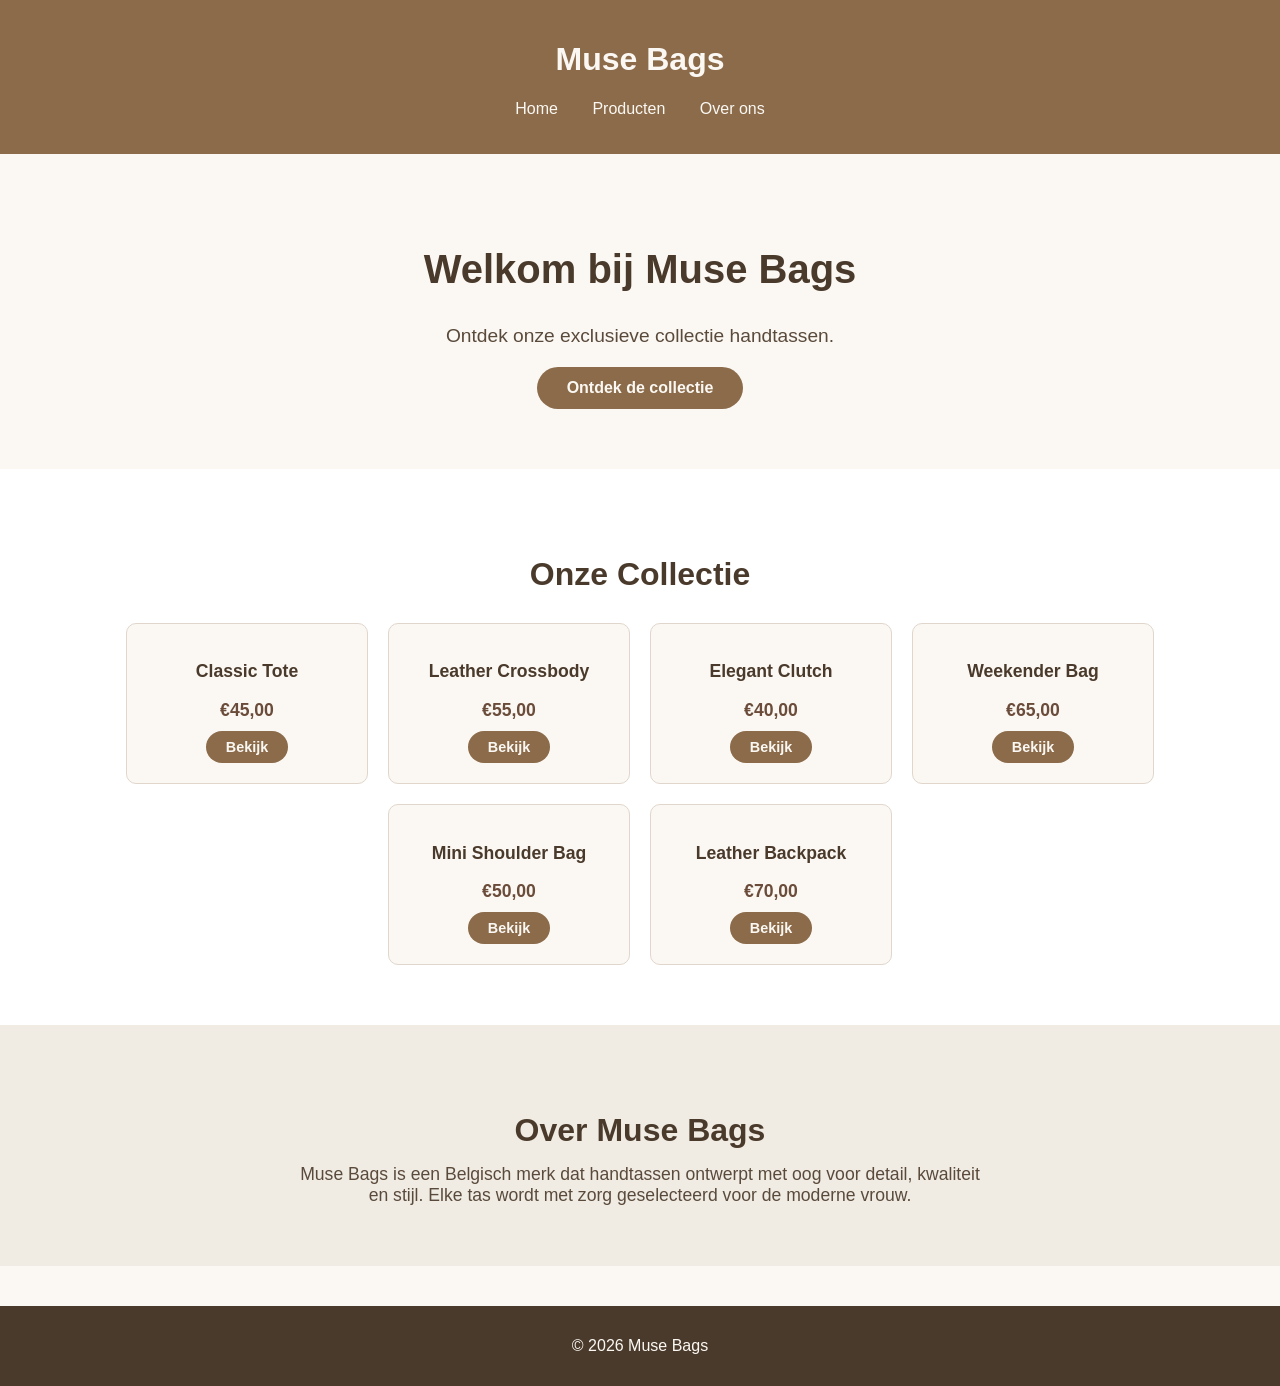
==== Muse-Bags/index.html @ 031740b0 "over ons pagina" ====
<!DOCTYPE html>
<html lang="nl">
<head>
    <meta charset="UTF-8">
    <meta name="viewport" content="width=device-width, initial-scale=1.0">
    <title>Muse Bags - Home</title>
    <link rel="stylesheet" href="style.css">
</head>
<body>

    <header>
        <h1>Muse Bags</h1>
        <nav>
            <ul>
                <li><a href="index.html">Home</a></li>
                <li><a href="#producten">Producten</a></li>
                <li><a href="#overons">Over ons</a></li>
            </ul>
        </nav>
    </header>

    <main>
        <section class="intro">
            <h2>Welkom bij Muse Bags</h2>
            <p>Ontdek onze exclusieve collectie handtassen.</p>
            <a href="#producten" class="btn">Ontdek de collectie</a>
        </section>

        <section id="producten">
            <h2>Onze Collectie</h2>
            <div class="product-grid">
                <div class="product-card">
                    <h3>Classic Tote</h3>
                    <p class="price">€45,00</p>
                    <a href="#" class="btn-small">Bekijk</a>
                </div>
                <div class="product-card">
                    <h3>Leather Crossbody</h3>
                    <p class="price">€55,00</p>
                    <a href="#" class="btn-small">Bekijk</a>
                </div>
                <div class="product-card">
                    <h3>Elegant Clutch</h3>
                    <p class="price">€40,00</p>
                    <a href="#" class="btn-small">Bekijk</a>
                </div>
                <div class="product-card">
                    <h3>Weekender Bag</h3>
                    <p class="price">€65,00</p>
                    <a href="#" class="btn-small">Bekijk</a>
                </div>
                <div class="product-card">
                    <h3>Mini Shoulder Bag</h3>
                    <p class="price">€50,00</p>
                    <a href="#" class="btn-small">Bekijk</a>
                </div>
                <div class="product-card">
                    <h3>Leather Backpack</h3>
                    <p class="price">€70,00</p>
                    <a href="#" class="btn-small">Bekijk</a>
                </div>
            </div>
        </section>

        <section id="overons">
            <h2>Over Muse Bags</h2>
            <p>Muse Bags is een Belgisch merk dat handtassen ontwerpt met oog voor detail, kwaliteit en stijl. Elke tas wordt met zorg geselecteerd voor de moderne vrouw.</p>
        </section>
    </main>

    <footer>
        <p>&copy; 2026 Muse Bags</p>
    </footer>

</body>
</html>
---- Muse-Bags/style.css ----
body {
    font-family: Arial, sans-serif;
    background-color: #fbf8f3;
    color: #4a3a2b;
    margin: 0;
    padding: 0;
}

header {
    background-color: #8b6b4a;
    color: #fbf8f3;
    padding: 20px;
    text-align: center;
}

nav ul {
    list-style: none;
    padding: 0;
}

nav ul li {
    display: inline;
    margin: 0 15px;
}

nav ul li a {
    color: #fbf8f3;
    text-decoration: none;
}

nav ul li a:hover {
    text-decoration: underline;
}

.intro {
    padding: 60px 20px;
    text-align: center;
}

.intro h2 {
    font-size: 2.5rem;
    color: #4a3a2b;
}

.intro p {
    font-size: 1.2rem;
    color: #5a4a3b;
    max-width: 600px;
    margin: 10px auto 20px auto;
}

.btn {
    display: inline-block;
    background-color: #8b6b4a;
    color: #fbf8f3;
    padding: 12px 30px;
    text-decoration: none;
    border-radius: 30px;
    font-weight: 600;
}

.btn:hover {
    background-color: #6b4c3a;
}

#producten {
    padding: 60px 20px;
    text-align: center;
    background-color: #ffffff;
}

#producten h2 {
    font-size: 2rem;
    color: #4a3a2b;
    margin-bottom: 30px;
}

.product-grid {
    display: flex;
    flex-wrap: wrap;
    gap: 20px;
    justify-content: center;
}

.product-card {
    background-color: #fbf8f3;
    border: 1px solid #e0d6cc;
    border-radius: 10px;
    padding: 20px;
    width: 200px;
    text-align: center;
}

.product-card h3 {
    font-size: 1.1rem;
    margin-bottom: 5px;
}

.price {
    font-weight: 600;
    color: #6b4c3a;
    font-size: 1.1rem;
    margin-bottom: 10px;
}

.btn-small {
    display: inline-block;
    background-color: #8b6b4a;
    color: #fbf8f3;
    padding: 8px 20px;
    text-decoration: none;
    border-radius: 20px;
    font-size: 0.9rem;
    font-weight: 600;
}

.btn-small:hover {
    background-color: #6b4c3a;
}

#overons {
    padding: 60px 20px;
    text-align: center;
    background-color: #f0ece4;
}

#overons h2 {
    font-size: 2rem;
    color: #4a3a2b;
    margin-bottom: 15px;
}

#overons p {
    max-width: 700px;
    margin: 0 auto;
    color: #5a4a3b;
    font-size: 1.1rem;
}

footer {
    background-color: #4a3a2b;
    color: #fbf8f3;
    text-align: center;
    padding: 15px;
    margin-top: 40px;
}
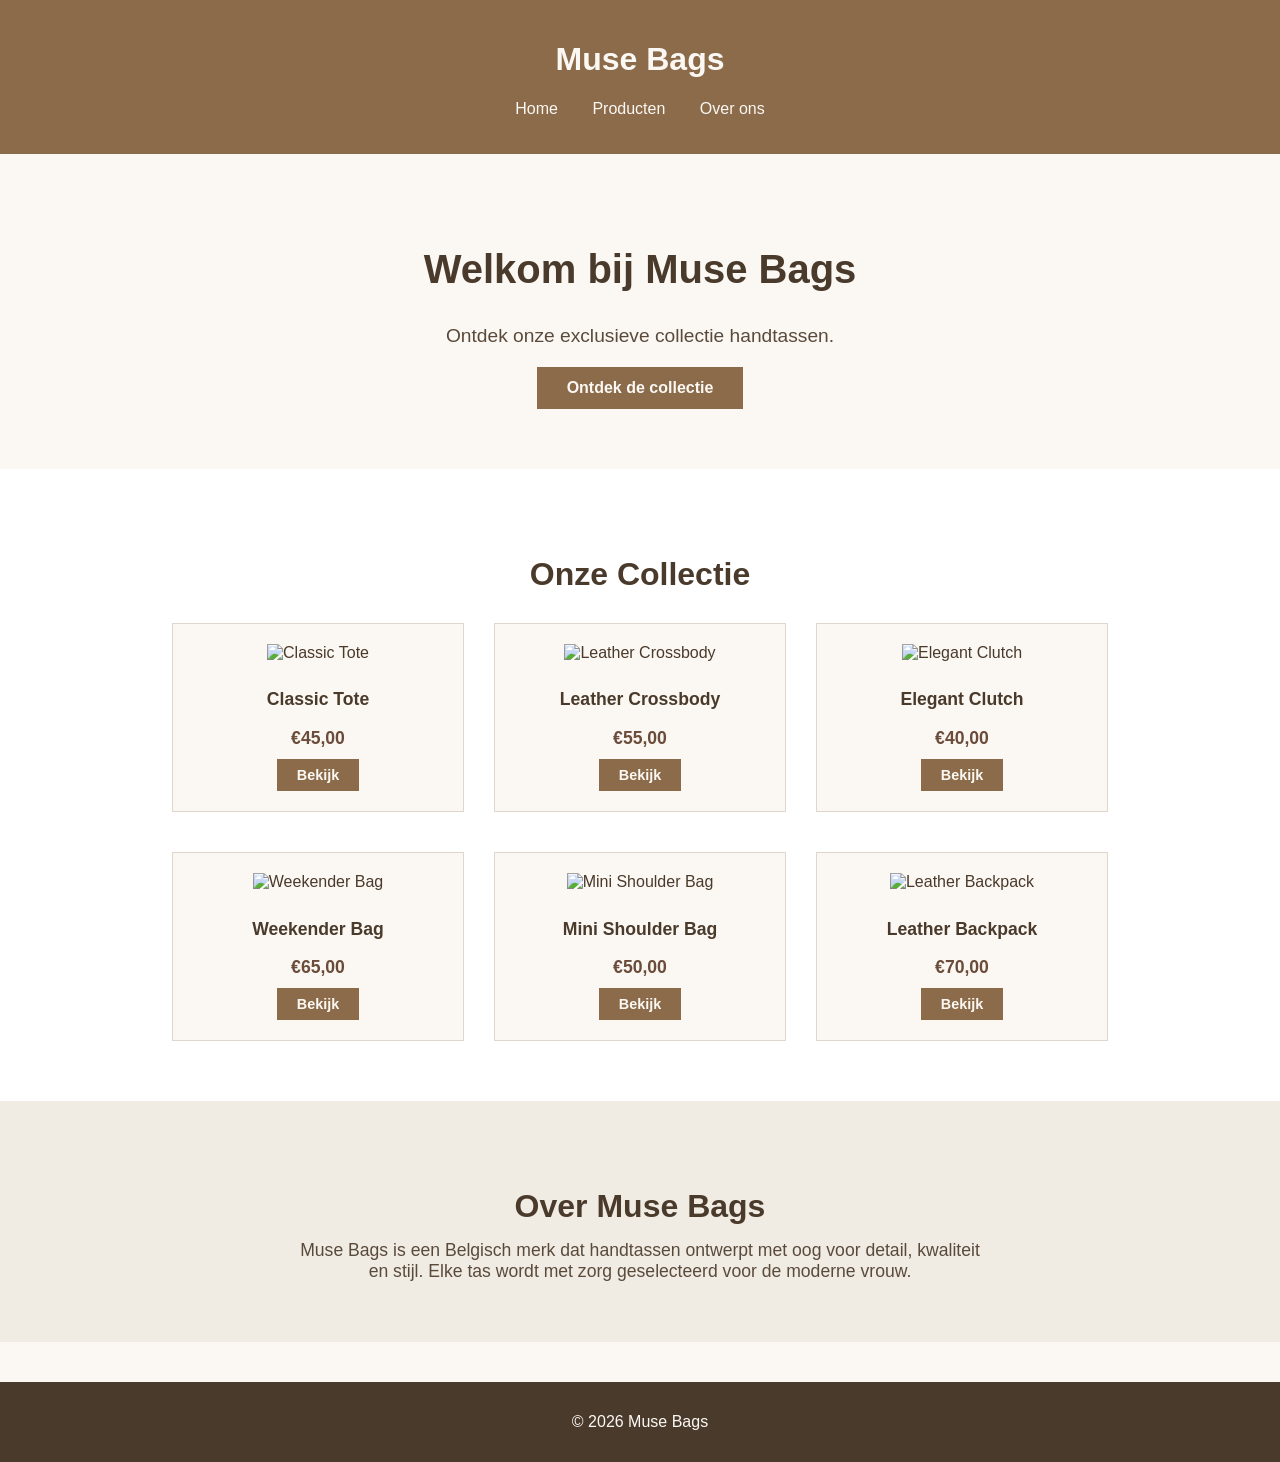
==== commit f42b8f80: "producten aanpassen" ====
--- a/Muse-Bags/index.html
+++ b/Muse-Bags/index.html
@@ -30,34 +30,40 @@
             <h2>Onze Collectie</h2>
             <div class="product-grid">
                 <div class="product-card">
+                    <img src="https://placehold.co/280x200/8b6b4a/FFFFFF?text=" alt="Classic Tote" class="product-img">
                     <h3>Classic Tote</h3>
                     <p class="price">€45,00</p>
-                    <a href="#" class="btn-small">Bekijk</a>
+                    <a href="product-classic-tote.html" class="btn-small">Bekijk</a>
                 </div>
                 <div class="product-card">
+                    <img src="https://placehold.co/280x200/8b6b4a/FFFFFF?text=" alt="Leather Crossbody" class="product-img">
                     <h3>Leather Crossbody</h3>
                     <p class="price">€55,00</p>
-                    <a href="#" class="btn-small">Bekijk</a>
+                    <a href="product-crossbody.html" class="btn-small">Bekijk</a>
                 </div>
                 <div class="product-card">
+                    <img src="https://placehold.co/280x200/8b6b4a/FFFFFF?text=" alt="Elegant Clutch" class="product-img">
                     <h3>Elegant Clutch</h3>
                     <p class="price">€40,00</p>
-                    <a href="#" class="btn-small">Bekijk</a>
+                    <a href="product-clutch.html" class="btn-small">Bekijk</a>
                 </div>
                 <div class="product-card">
+                    <img src="https://placehold.co/280x200/8b6b4a/FFFFFF?text=" alt="Weekender Bag" class="product-img">
                     <h3>Weekender Bag</h3>
                     <p class="price">€65,00</p>
-                    <a href="#" class="btn-small">Bekijk</a>
+                    <a href="product-weekender.html" class="btn-small">Bekijk</a>
                 </div>
                 <div class="product-card">
+                    <img src="https://placehold.co/280x200/8b6b4a/FFFFFF?text=" alt="Mini Shoulder Bag" class="product-img">
                     <h3>Mini Shoulder Bag</h3>
                     <p class="price">€50,00</p>
-                    <a href="#" class="btn-small">Bekijk</a>
+                    <a href="product-shoulder.html" class="btn-small">Bekijk</a>
                 </div>
                 <div class="product-card">
+                    <img src="https://placehold.co/280x200/8b6b4a/FFFFFF?text=" alt="Leather Backpack" class="product-img">
                     <h3>Leather Backpack</h3>
                     <p class="price">€70,00</p>
-                    <a href="#" class="btn-small">Bekijk</a>
+                    <a href="product-backpack.html" class="btn-small">Bekijk</a>
                 </div>
             </div>
         </section>
--- a/Muse-Bags/style.css
+++ b/Muse-Bags/style.css
@@ -55,7 +55,6 @@
     color: #fbf8f3;
     padding: 12px 30px;
     text-decoration: none;
-    border-radius: 30px;
     font-weight: 600;
 }
 
@@ -78,17 +77,25 @@
 .product-grid {
     display: flex;
     flex-wrap: wrap;
-    gap: 20px;
     justify-content: center;
+    gap: 40px 30px;
+    max-width: 1200px;
+    margin: 0 auto;
 }
 
 .product-card {
     background-color: #fbf8f3;
     border: 1px solid #e0d6cc;
-    border-radius: 10px;
     padding: 20px;
-    width: 200px;
-    text-align: center;
+    width: 250px;
+    text-align: center;
+}
+
+.product-img {
+    width: 100%;
+    height: 200px;
+    object-fit: cover;
+    margin-bottom: 10px;
 }
 
 .product-card h3 {
@@ -109,7 +116,6 @@
     color: #fbf8f3;
     padding: 8px 20px;
     text-decoration: none;
-    border-radius: 20px;
     font-size: 0.9rem;
     font-weight: 600;
 }
@@ -137,6 +143,61 @@
     font-size: 1.1rem;
 }
 
+.product-detail {
+    display: flex;
+    flex-wrap: wrap;
+    gap: 40px;
+    padding: 60px 20px;
+    max-width: 1200px;
+    margin: 0 auto;
+}
+
+.product-detail-image {
+    flex: 1;
+    min-width: 280px;
+    text-align: center;
+}
+
+.product-detail-image img {
+    max-width: 100%;
+    height: auto;
+}
+
+.product-detail-info {
+    flex: 1;
+    min-width: 280px;
+}
+
+.product-detail-info h2 {
+    font-size: 2.5rem;
+    color: #4a3a2b;
+    margin-bottom: 10px;
+}
+
+.price-detail {
+    font-size: 1.8rem;
+    font-weight: 600;
+    color: #6b4c3a;
+    margin-bottom: 15px;
+}
+
+.description {
+    font-size: 1.1rem;
+    color: #5a4a3b;
+    margin-bottom: 20px;
+}
+
+.specs {
+    list-style: none;
+    padding: 0;
+    margin-bottom: 20px;
+}
+
+.specs li {
+    padding: 8px 0;
+    border-bottom: 1px solid #e0d6cc;
+}
+
 footer {
     background-color: #4a3a2b;
     color: #fbf8f3;
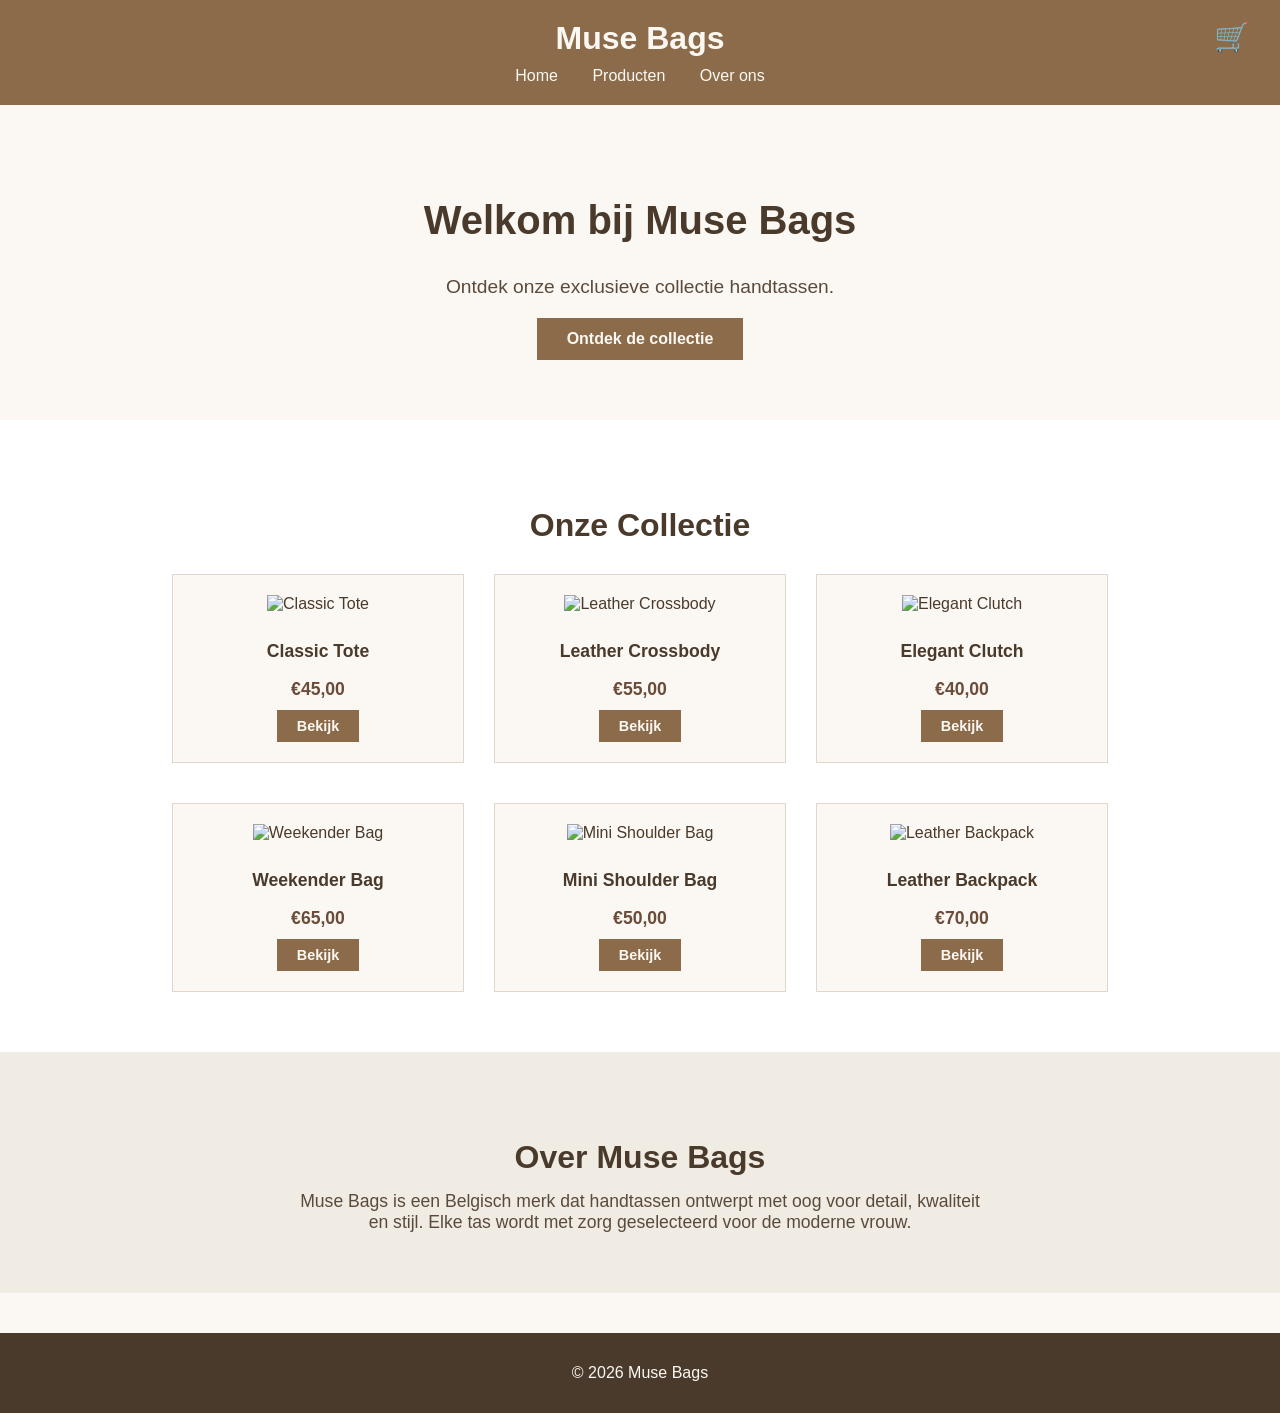
==== commit 03463445: "pijltje om terug tekeren" ====
--- a/Muse-Bags/index.html
+++ b/Muse-Bags/index.html
@@ -17,6 +17,9 @@
                 <li><a href="#overons">Over ons</a></li>
             </ul>
         </nav>
+        <div class="cart-wrapper">
+            <a href="#" class="cart-icon">🛒</a>
+        </div>
     </header>
 
     <main>
--- a/Muse-Bags/style.css
+++ b/Muse-Bags/style.css
@@ -11,11 +11,17 @@
     color: #fbf8f3;
     padding: 20px;
     text-align: center;
+    position: relative;
+}
+
+header h1 {
+    margin: 0;
 }
 
 nav ul {
     list-style: none;
     padding: 0;
+    margin: 10px 0 0 0;
 }
 
 nav ul li {
@@ -30,6 +36,22 @@
 
 nav ul li a:hover {
     text-decoration: underline;
+}
+
+.cart-wrapper {
+    position: absolute;
+    top: 20px;
+    right: 30px;
+}
+
+.cart-icon {
+    font-size: 1.8rem;
+    color: #000000;
+    text-decoration: none;
+}
+
+.cart-icon:hover {
+    color: #333333;
 }
 
 .intro {
@@ -204,4 +226,17 @@
     text-align: center;
     padding: 15px;
     margin-top: 40px;
+}
+.back-arrow {
+    display: inline-block;
+    padding: 10px 20px;
+    color: #4a3a2b;
+    text-decoration: none;
+    font-size: 1.1rem;
+    font-weight: 600;
+}
+
+.back-arrow:hover {
+    color: #8b6b4a;
+    text-decoration: underline;
 }
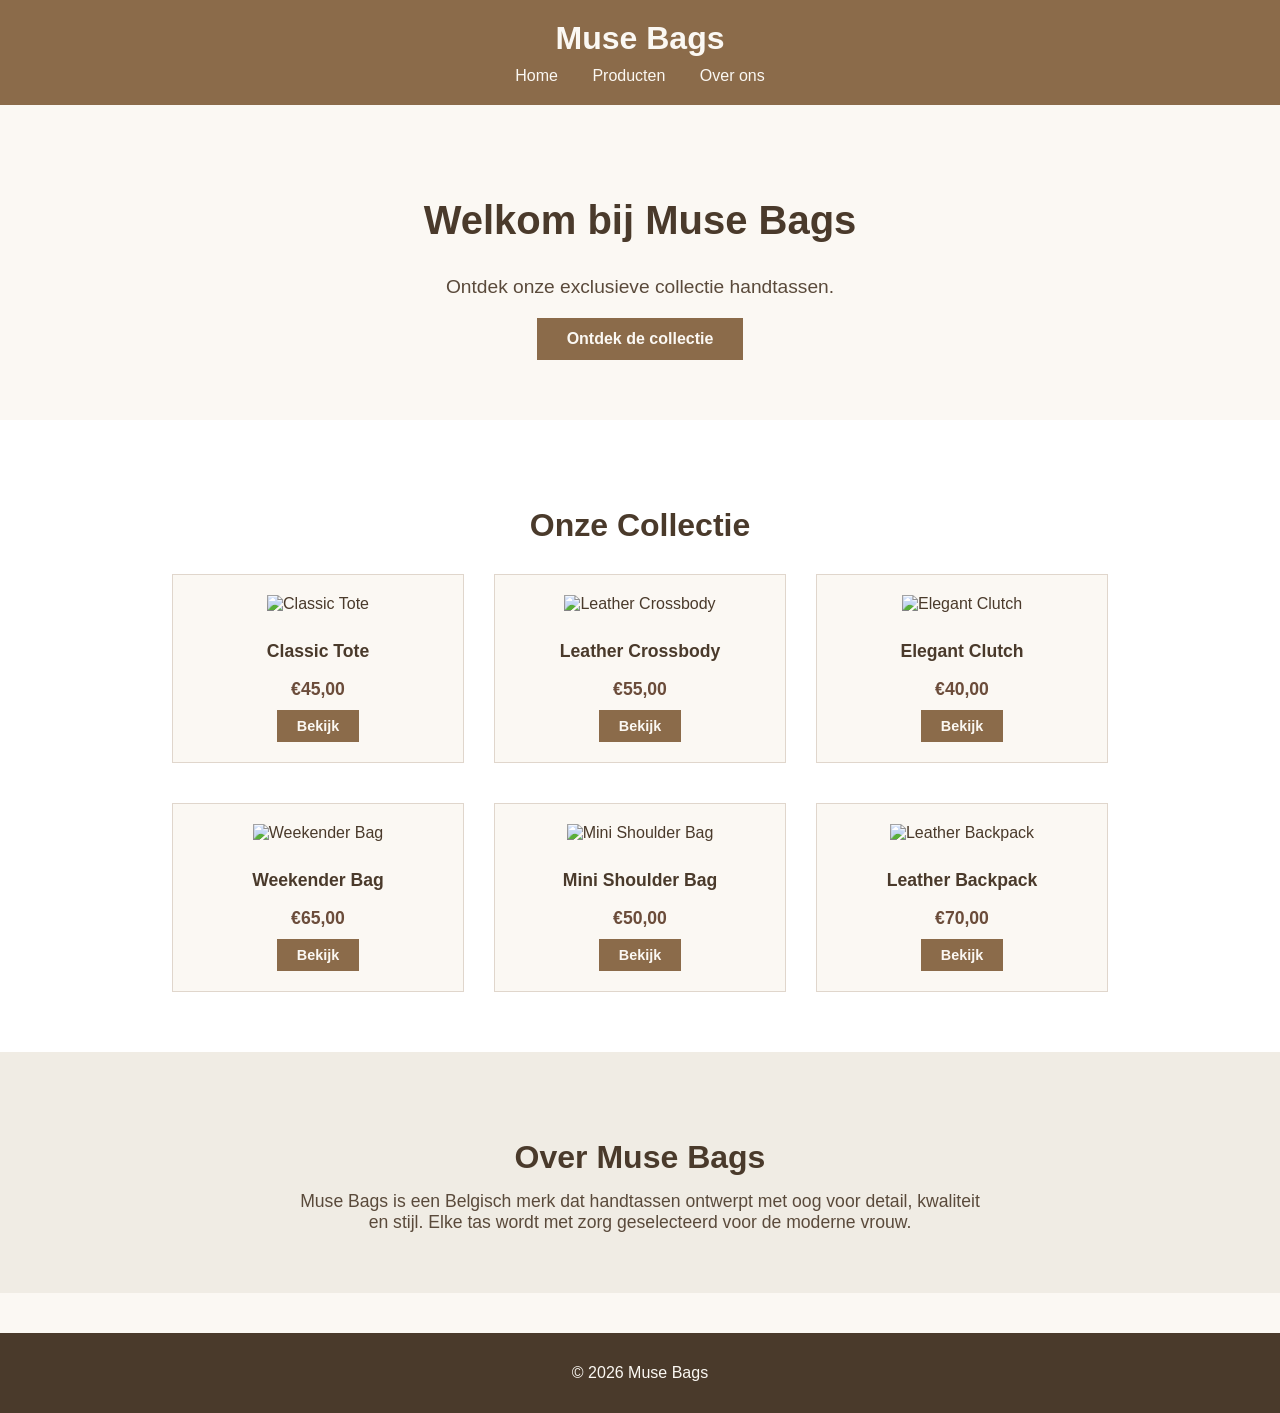
==== commit f87fc878: ""Productfoto's toegevoegd op homepage"" ====
--- a/Muse-Bags/index.html
+++ b/Muse-Bags/index.html
@@ -17,9 +17,6 @@
                 <li><a href="#overons">Over ons</a></li>
             </ul>
         </nav>
-        <div class="cart-wrapper">
-            <a href="#" class="cart-icon">🛒</a>
-        </div>
     </header>
 
     <main>
@@ -33,37 +30,37 @@
             <h2>Onze Collectie</h2>
             <div class="product-grid">
                 <div class="product-card">
-                    <img src="https://placehold.co/280x200/8b6b4a/FFFFFF?text=" alt="Classic Tote" class="product-img">
+                    <img src="fotos/classic-tote.jpg" alt="Classic Tote" class="product-img">
                     <h3>Classic Tote</h3>
                     <p class="price">€45,00</p>
                     <a href="product-classic-tote.html" class="btn-small">Bekijk</a>
                 </div>
                 <div class="product-card">
-                    <img src="https://placehold.co/280x200/8b6b4a/FFFFFF?text=" alt="Leather Crossbody" class="product-img">
+                    <img src="fotos/crossbody.jpg" alt="Leather Crossbody" class="product-img">
                     <h3>Leather Crossbody</h3>
                     <p class="price">€55,00</p>
                     <a href="product-crossbody.html" class="btn-small">Bekijk</a>
                 </div>
                 <div class="product-card">
-                    <img src="https://placehold.co/280x200/8b6b4a/FFFFFF?text=" alt="Elegant Clutch" class="product-img">
+                    <img src="fotos/clutch.jpg" alt="Elegant Clutch" class="product-img">
                     <h3>Elegant Clutch</h3>
                     <p class="price">€40,00</p>
                     <a href="product-clutch.html" class="btn-small">Bekijk</a>
                 </div>
                 <div class="product-card">
-                    <img src="https://placehold.co/280x200/8b6b4a/FFFFFF?text=" alt="Weekender Bag" class="product-img">
+                    <img src="fotos/weekender.jpg" alt="Weekender Bag" class="product-img">
                     <h3>Weekender Bag</h3>
                     <p class="price">€65,00</p>
                     <a href="product-weekender.html" class="btn-small">Bekijk</a>
                 </div>
                 <div class="product-card">
-                    <img src="https://placehold.co/280x200/8b6b4a/FFFFFF?text=" alt="Mini Shoulder Bag" class="product-img">
+                    <img src="fotos/shoulder.jpg" alt="Mini Shoulder Bag" class="product-img">
                     <h3>Mini Shoulder Bag</h3>
                     <p class="price">€50,00</p>
                     <a href="product-shoulder.html" class="btn-small">Bekijk</a>
                 </div>
                 <div class="product-card">
-                    <img src="https://placehold.co/280x200/8b6b4a/FFFFFF?text=" alt="Leather Backpack" class="product-img">
+                    <img src="fotos/backpack.jpg" alt="Leather Backpack" class="product-img">
                     <h3>Leather Backpack</h3>
                     <p class="price">€70,00</p>
                     <a href="product-backpack.html" class="btn-small">Bekijk</a>
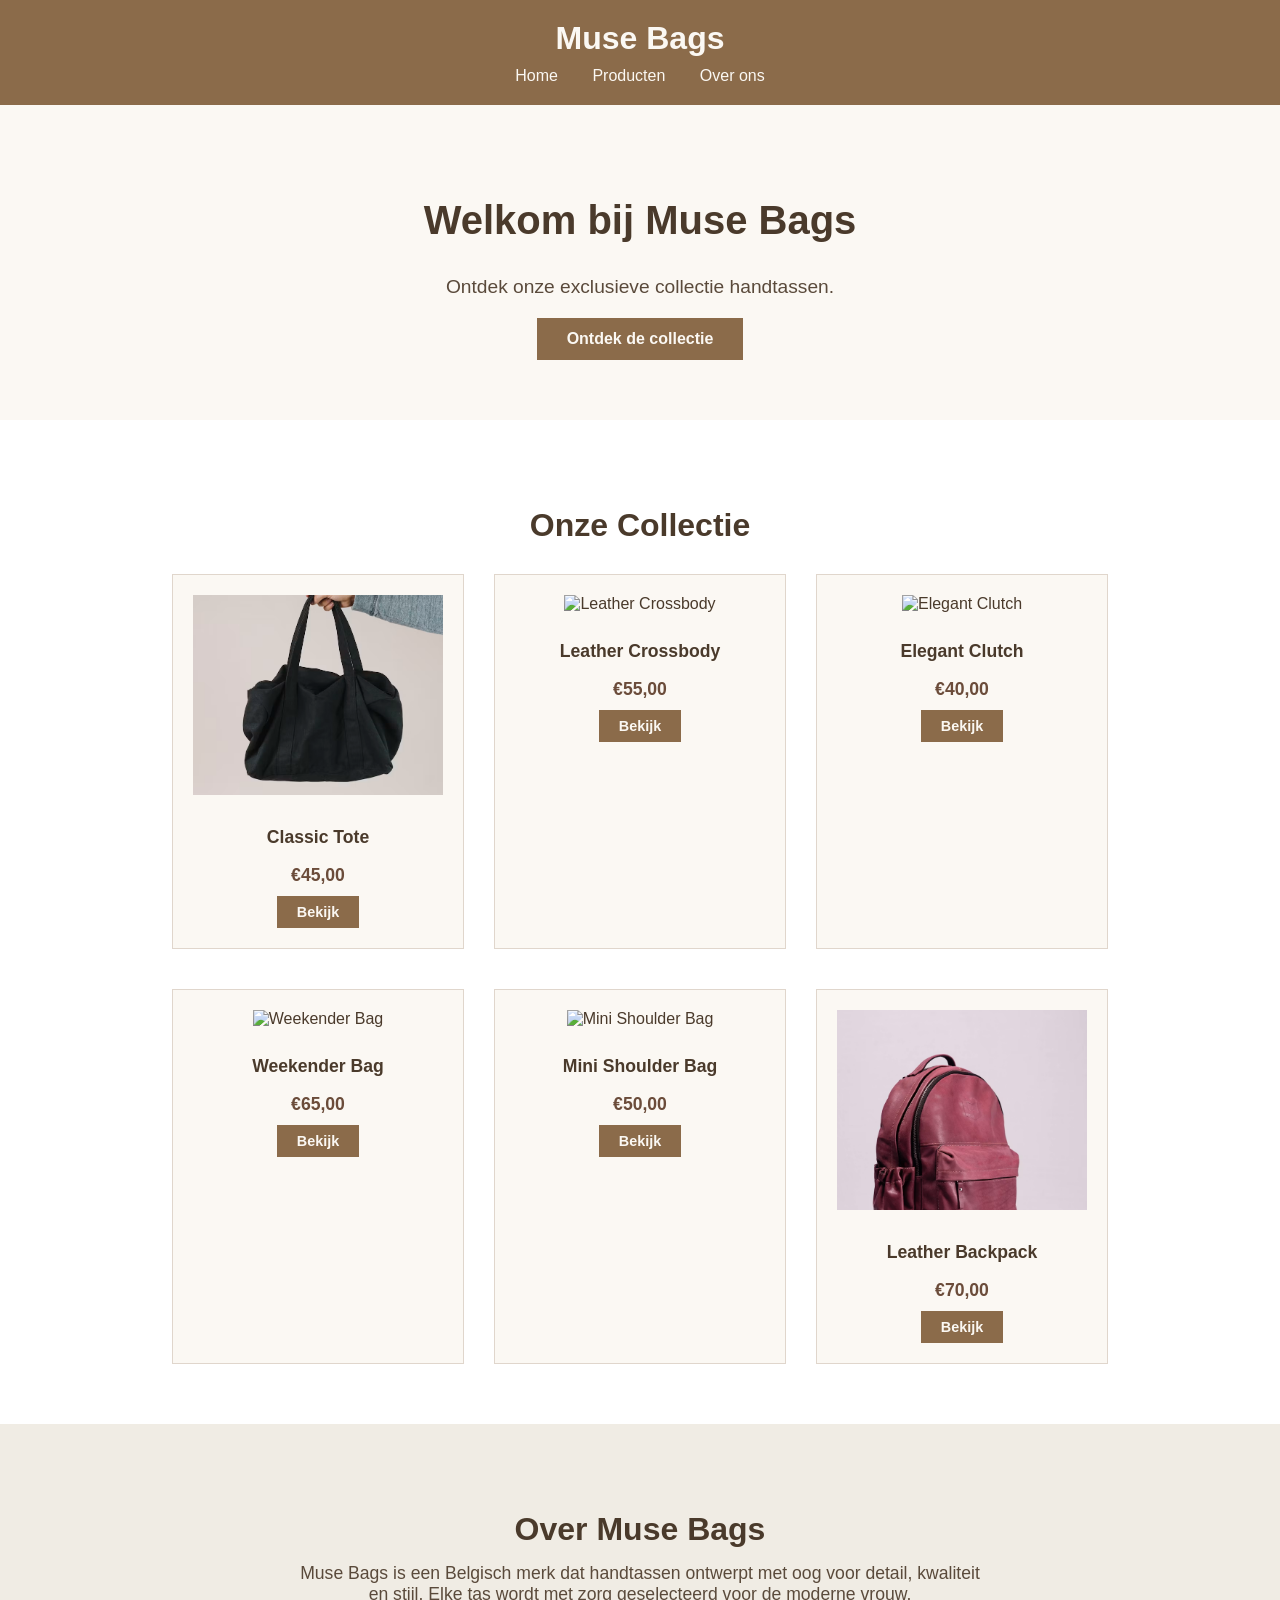
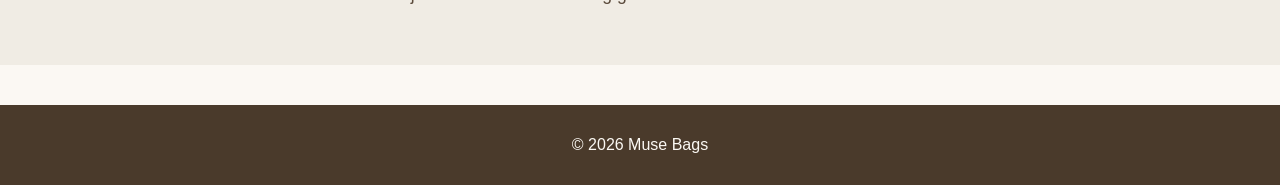
==== commit 3b5bdd41: ""Foto's toegevoegd op homepage met pad naar map foto's"" ====
--- a/Muse-Bags/index.html
+++ b/Muse-Bags/index.html
@@ -30,37 +30,37 @@
             <h2>Onze Collectie</h2>
             <div class="product-grid">
                 <div class="product-card">
-                    <img src="fotos/classic-tote.jpg" alt="Classic Tote" class="product-img">
+                    <img src="foto%27s/classic-tote.jpg" alt="Classic Tote" class="product-img">
                     <h3>Classic Tote</h3>
                     <p class="price">€45,00</p>
                     <a href="product-classic-tote.html" class="btn-small">Bekijk</a>
                 </div>
                 <div class="product-card">
-                    <img src="fotos/crossbody.jpg" alt="Leather Crossbody" class="product-img">
+                    <img src="foto%27s/crossbody.jpg" alt="Leather Crossbody" class="product-img">
                     <h3>Leather Crossbody</h3>
                     <p class="price">€55,00</p>
                     <a href="product-crossbody.html" class="btn-small">Bekijk</a>
                 </div>
                 <div class="product-card">
-                    <img src="fotos/clutch.jpg" alt="Elegant Clutch" class="product-img">
+                    <img src="foto%27s/clutch.jpg" alt="Elegant Clutch" class="product-img">
                     <h3>Elegant Clutch</h3>
                     <p class="price">€40,00</p>
                     <a href="product-clutch.html" class="btn-small">Bekijk</a>
                 </div>
                 <div class="product-card">
-                    <img src="fotos/weekender.jpg" alt="Weekender Bag" class="product-img">
+                    <img src="foto%27s/weekender.jpg" alt="Weekender Bag" class="product-img">
                     <h3>Weekender Bag</h3>
                     <p class="price">€65,00</p>
                     <a href="product-weekender.html" class="btn-small">Bekijk</a>
                 </div>
                 <div class="product-card">
-                    <img src="fotos/shoulder.jpg" alt="Mini Shoulder Bag" class="product-img">
+                    <img src="foto%27s/shoulder.jpg" alt="Mini Shoulder Bag" class="product-img">
                     <h3>Mini Shoulder Bag</h3>
                     <p class="price">€50,00</p>
                     <a href="product-shoulder.html" class="btn-small">Bekijk</a>
                 </div>
                 <div class="product-card">
-                    <img src="fotos/backpack.jpg" alt="Leather Backpack" class="product-img">
+                    <img src="foto%27s/backpack.jpg" alt="Leather Backpack" class="product-img">
                     <h3>Leather Backpack</h3>
                     <p class="price">€70,00</p>
                     <a href="product-backpack.html" class="btn-small">Bekijk</a>
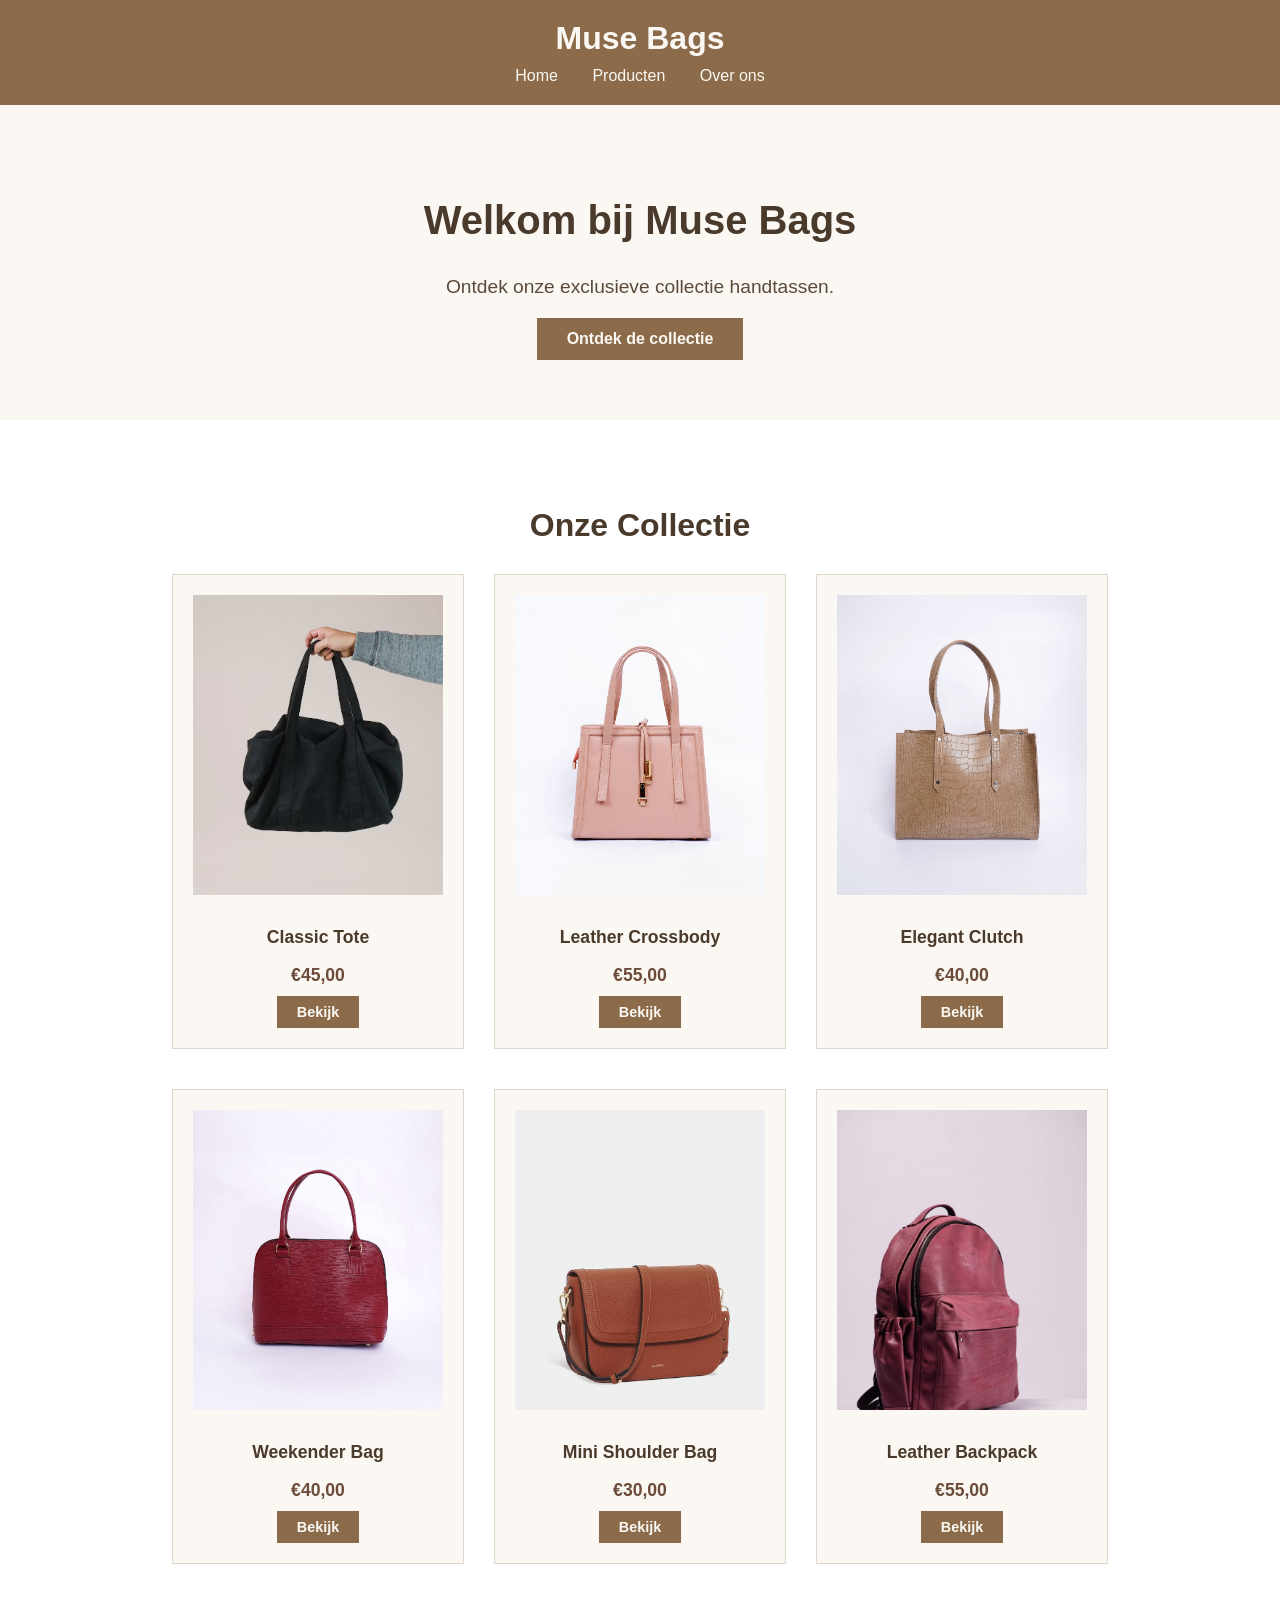
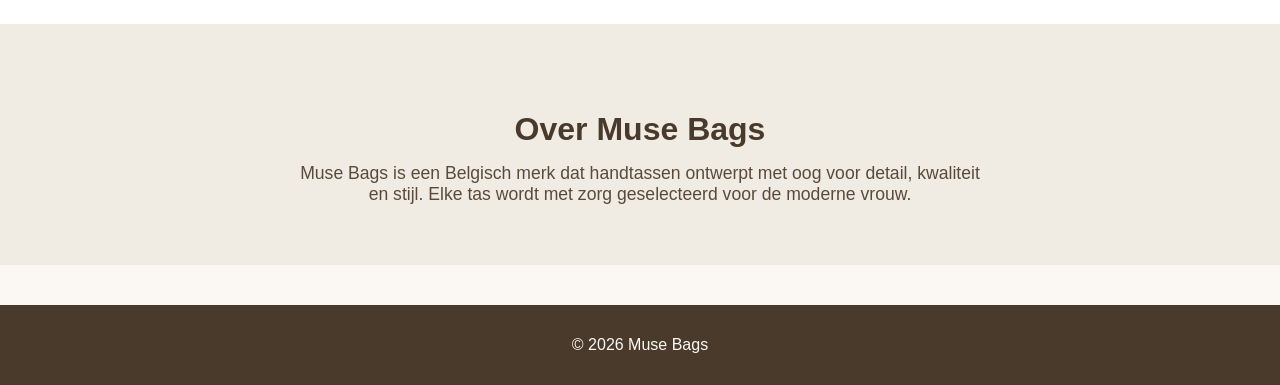
==== commit fc15a148: "prijzen veranderd" ====
--- a/Muse-Bags/index.html
+++ b/Muse-Bags/index.html
@@ -50,19 +50,19 @@
                 <div class="product-card">
                     <img src="foto%27s/weekender.jpg" alt="Weekender Bag" class="product-img">
                     <h3>Weekender Bag</h3>
-                    <p class="price">€65,00</p>
+                    <p class="price">€40,00</p>
                     <a href="product-weekender.html" class="btn-small">Bekijk</a>
                 </div>
                 <div class="product-card">
                     <img src="foto%27s/shoulder.jpg" alt="Mini Shoulder Bag" class="product-img">
                     <h3>Mini Shoulder Bag</h3>
-                    <p class="price">€50,00</p>
+                    <p class="price">€30,00</p>
                     <a href="product-shoulder.html" class="btn-small">Bekijk</a>
                 </div>
                 <div class="product-card">
                     <img src="foto%27s/backpack.jpg" alt="Leather Backpack" class="product-img">
                     <h3>Leather Backpack</h3>
-                    <p class="price">€70,00</p>
+                    <p class="price">€55,00</p>
                     <a href="product-backpack.html" class="btn-small">Bekijk</a>
                 </div>
             </div>
--- a/Muse-Bags/style.css
+++ b/Muse-Bags/style.css
@@ -115,7 +115,7 @@
 
 .product-img {
     width: 100%;
-    height: 200px;
+    height: 300px;
     object-fit: cover;
     margin-bottom: 10px;
 }
@@ -170,19 +170,22 @@
     flex-wrap: wrap;
     gap: 40px;
     padding: 60px 20px;
-    max-width: 1200px;
+    max-width: 1000px;
     margin: 0 auto;
+    align-items: center;
 }
 
 .product-detail-image {
     flex: 1;
-    min-width: 280px;
-    text-align: center;
-}
-
-.product-detail-image img {
-    max-width: 100%;
+    min-width: 300px;
+    text-align: left;
+}
+
+.detail-img {
+    width: 100%;
+    max-width: 350px;
     height: auto;
+    display: block;
 }
 
 .product-detail-info {
@@ -227,6 +230,7 @@
     padding: 15px;
     margin-top: 40px;
 }
+
 .back-arrow {
     display: inline-block;
     padding: 10px 20px;
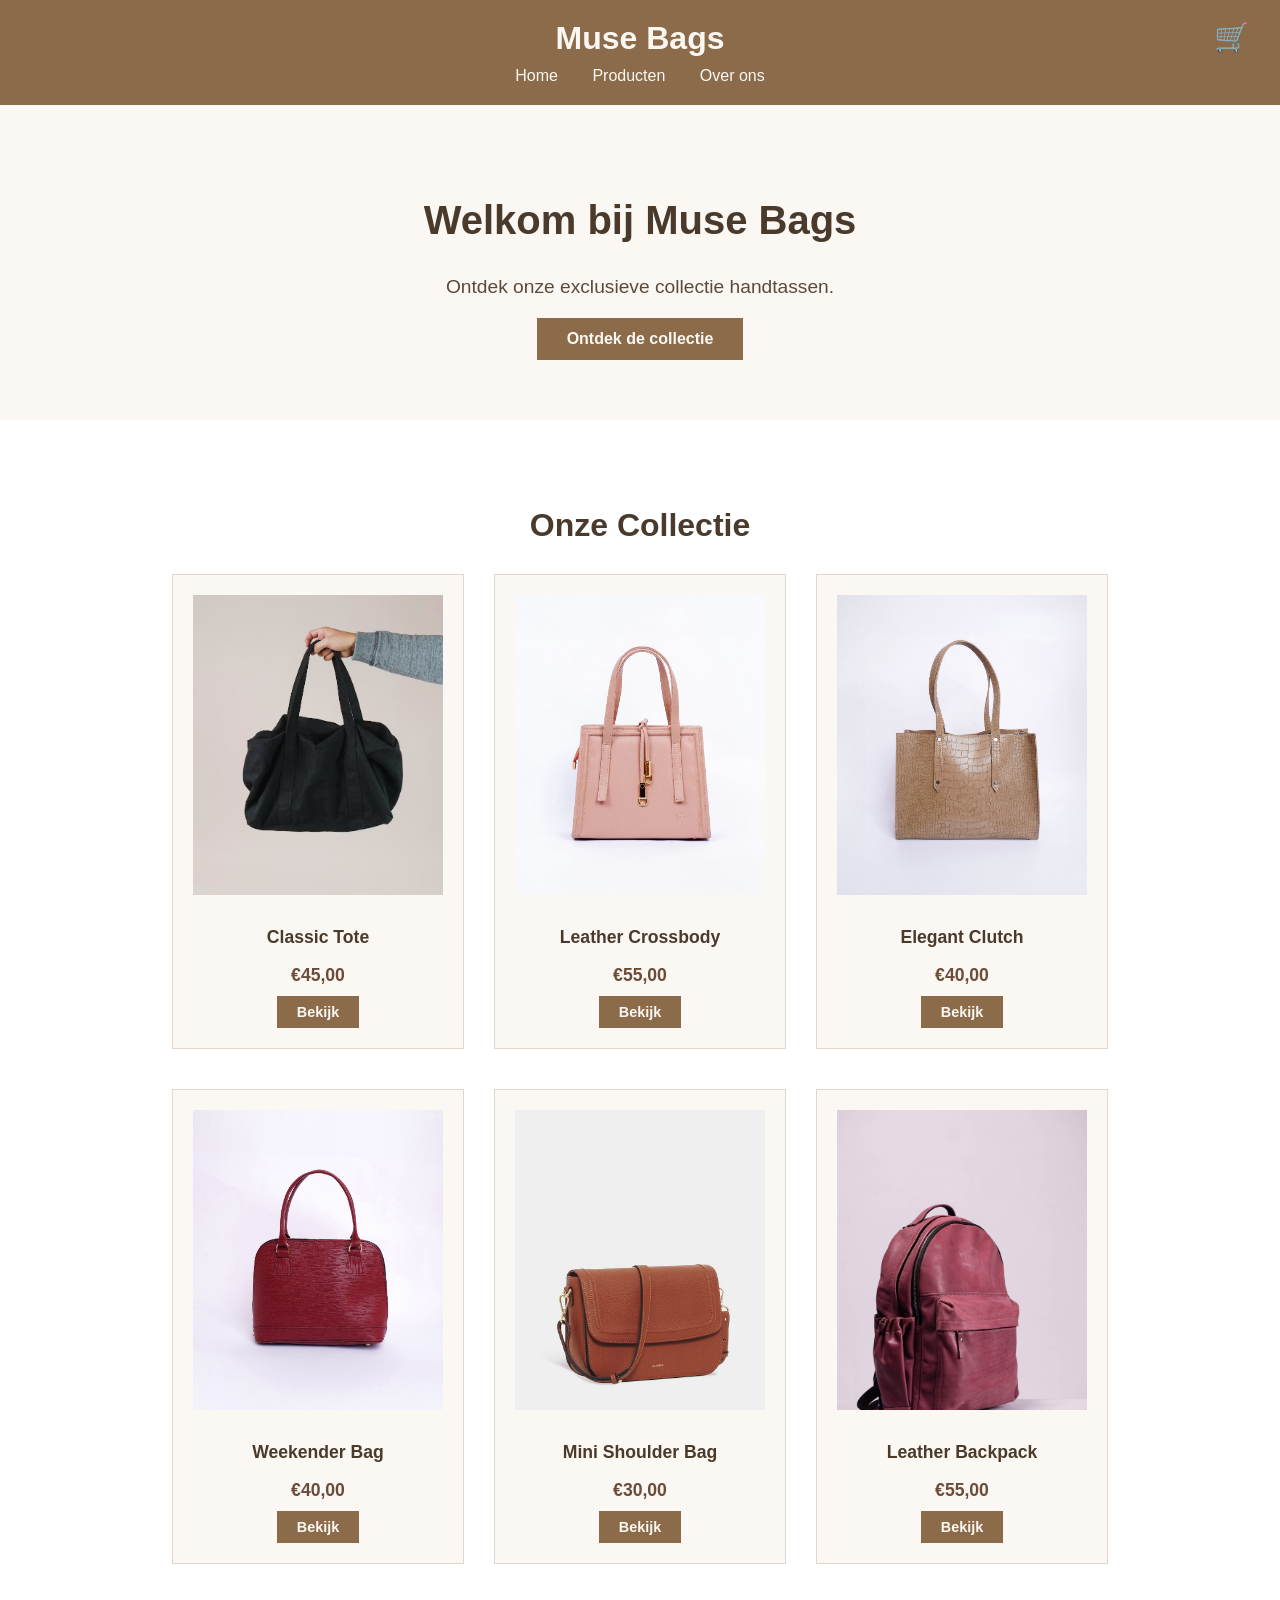
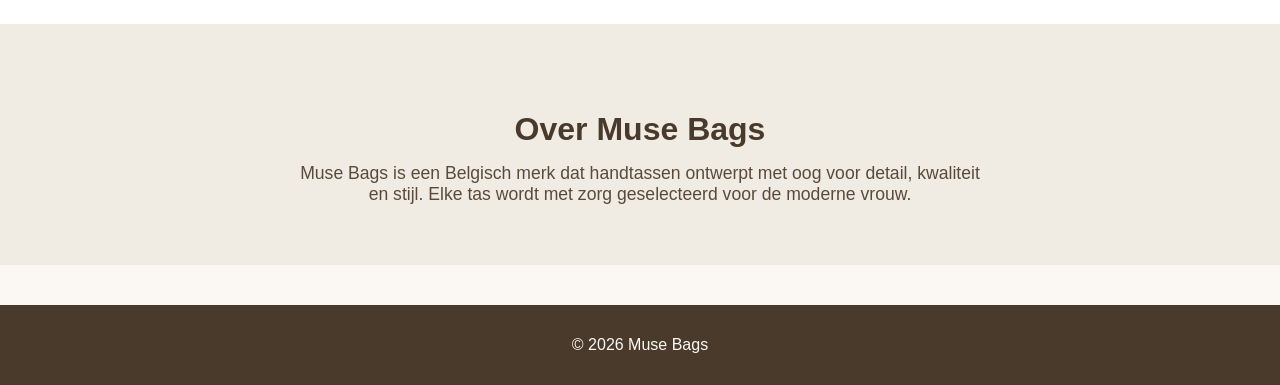
==== commit 7c032e01: "pagina maken voor winkelmandje" ====
--- a/Muse-Bags/index.html
+++ b/Muse-Bags/index.html
@@ -17,6 +17,9 @@
                 <li><a href="#overons">Over ons</a></li>
             </ul>
         </nav>
+        <div class="cart-wrapper">
+            <a href="winkelmandje.html" class="cart-icon">🛒</a>
+        </div>
     </header>
 
     <main>
--- a/Muse-Bags/style.css
+++ b/Muse-Bags/style.css
@@ -243,4 +243,22 @@
 .back-arrow:hover {
     color: #8b6b4a;
     text-decoration: underline;
+}
+.cart-page {
+    padding: 60px 20px;
+    text-align: center;
+    max-width: 600px;
+    margin: 0 auto;
+}
+
+.cart-page h2 {
+    font-size: 2.5rem;
+    color: #4a3a2b;
+    margin-bottom: 20px;
+}
+
+.cart-page p {
+    font-size: 1.2rem;
+    color: #5a4a3b;
+    margin-bottom: 30px;
 }
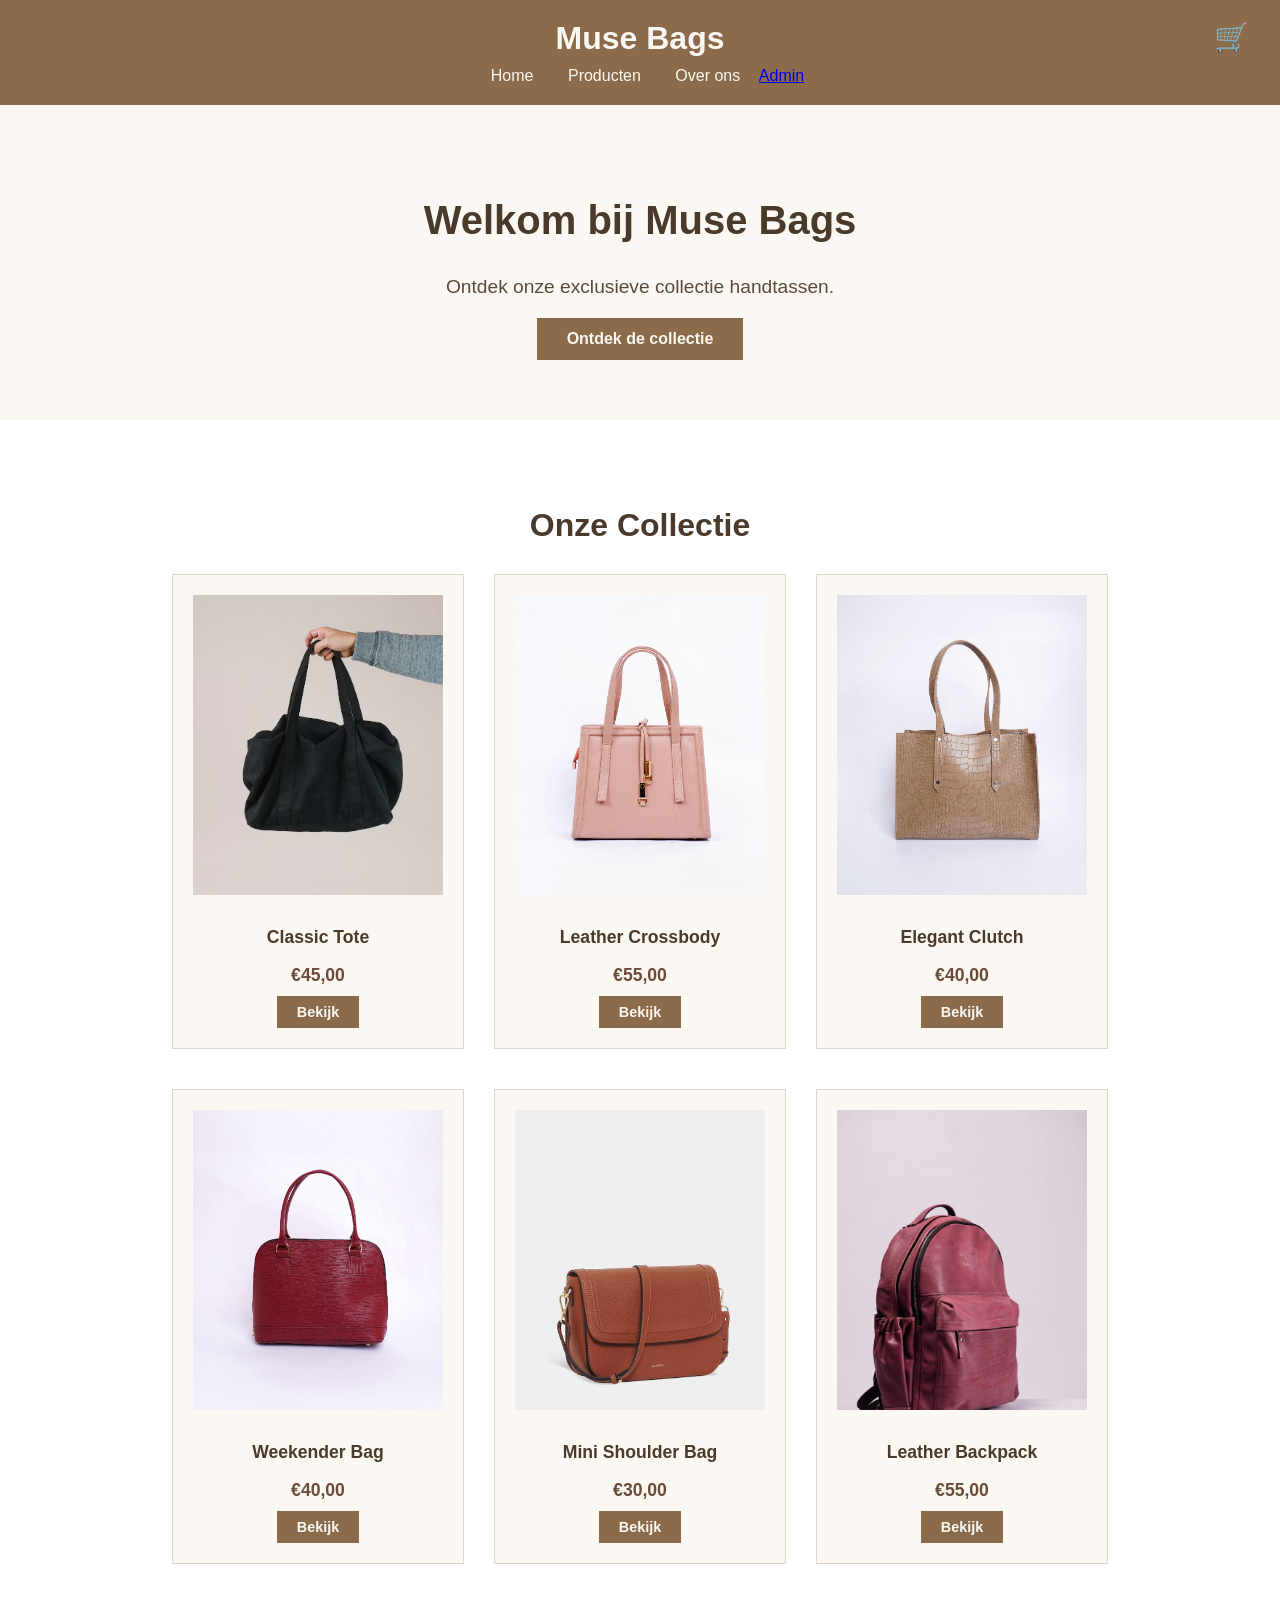
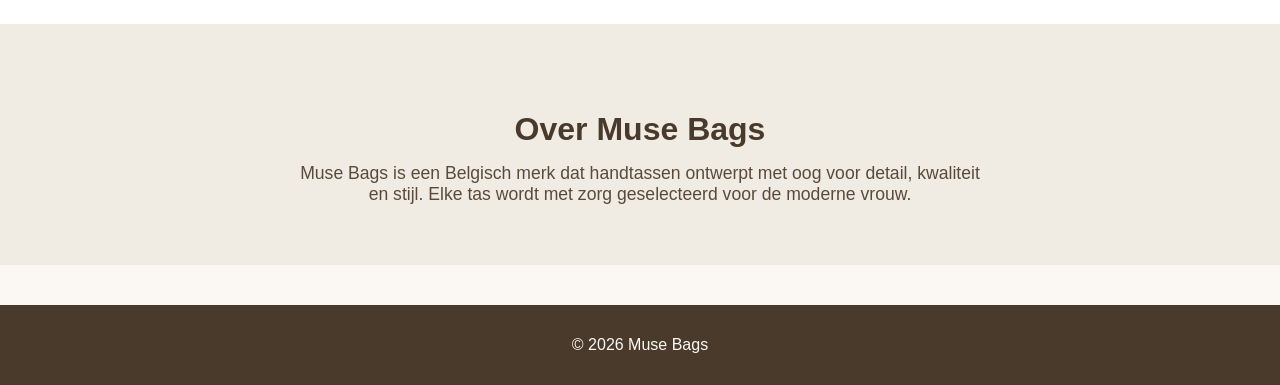
==== commit e96cfcf9: "style css van admin pagina gewijzigt" ====
--- a/Muse-Bags/index.html
+++ b/Muse-Bags/index.html
@@ -11,12 +11,13 @@
     <header>
         <h1>Muse Bags</h1>
         <nav>
-            <ul>
-                <li><a href="index.html">Home</a></li>
-                <li><a href="#producten">Producten</a></li>
-                <li><a href="#overons">Over ons</a></li>
-            </ul>
-        </nav>
+    <ul>
+        <li><a href="index.html">Home</a></li>
+        <li><a href="#producten">Producten</a></li>
+        <li><a href="#overons">Over ons</a></li>
+        <a href="http://127.0.0.1:5500/admin/login.html">Admin</a>
+    </ul>
+</nav>
         <div class="cart-wrapper">
             <a href="winkelmandje.html" class="cart-icon">🛒</a>
         </div>
